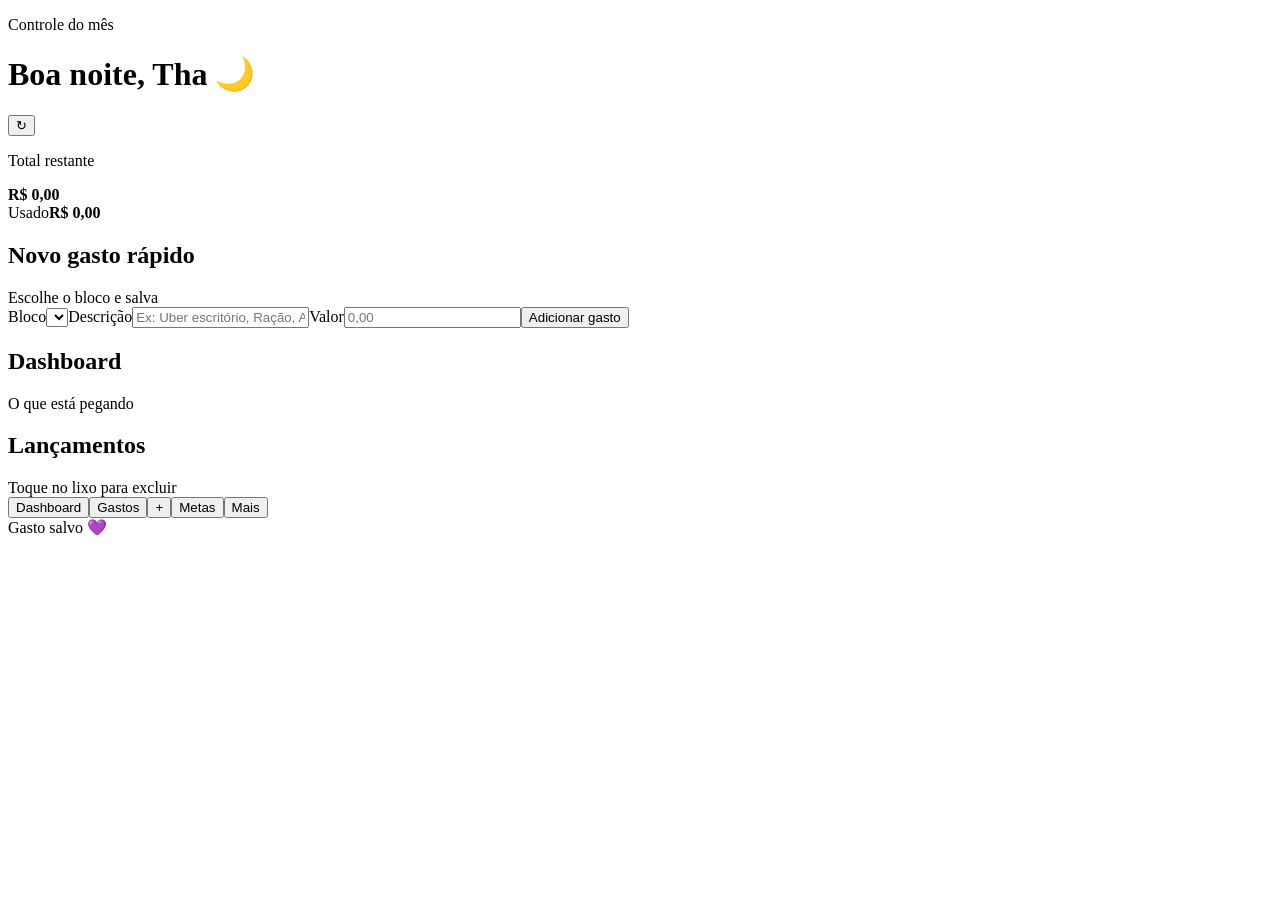
==== index.html @ 71a49d3a "Add files via upload" ====
<!DOCTYPE html>
<html lang="pt-BR">
<head>
  <meta charset="UTF-8" />
  <meta name="viewport" content="width=device-width, initial-scale=1.0" />
  <title>Controle de Gastos</title>
  <link rel="stylesheet" href="css/style.css" />
</head>
<body>
  <div class="app">
    <header class="topbar">
      <div><p class="eyebrow" id="todayLabel">Controle do mês</p><h1>Boa noite, Tha 🌙</h1></div>
      <button class="icon-btn" id="resetMonthBtn" title="Limpar mês">↻</button>
    </header>
    <section class="hero-card"><div><p>Total restante</p><strong id="totalRemaining">R$ 0,00</strong></div><div class="hero-mini"><span>Usado</span><b id="totalSpent">R$ 0,00</b></div></section>
    <section class="quick-grid" id="walletCards"></section>
    <section class="card"><div class="section-title"><h2>Novo gasto rápido</h2><span>Escolhe o bloco e salva</span></div><form id="expenseForm" class="form"><label>Bloco<select id="walletSelect"></select></label><label>Descrição<input id="descriptionInput" type="text" placeholder="Ex: Uber escritório, Ração, Assaí..." required /></label><label>Valor<input id="amountInput" type="number" min="0.01" step="0.01" placeholder="0,00" required /></label><button class="primary-btn" type="submit">Adicionar gasto</button></form></section>
    <section class="card"><div class="section-title"><h2>Dashboard</h2><span>O que está pegando</span></div><div class="insights" id="insights"></div><div class="category-list" id="categoryBreakdown"></div></section>
    <section class="card"><div class="section-title"><h2>Lançamentos</h2><span>Toque no lixo para excluir</span></div><div class="expense-list" id="expenseList"></div></section>
    <nav class="bottom-nav"><button class="active">Dashboard</button><button>Gastos</button><button class="plus">+</button><button>Metas</button><button>Mais</button></nav>
  </div>
  <div class="toast" id="toast">Gasto salvo 💜</div>
  <script src="js/app.js"></script>
</body>
</html>
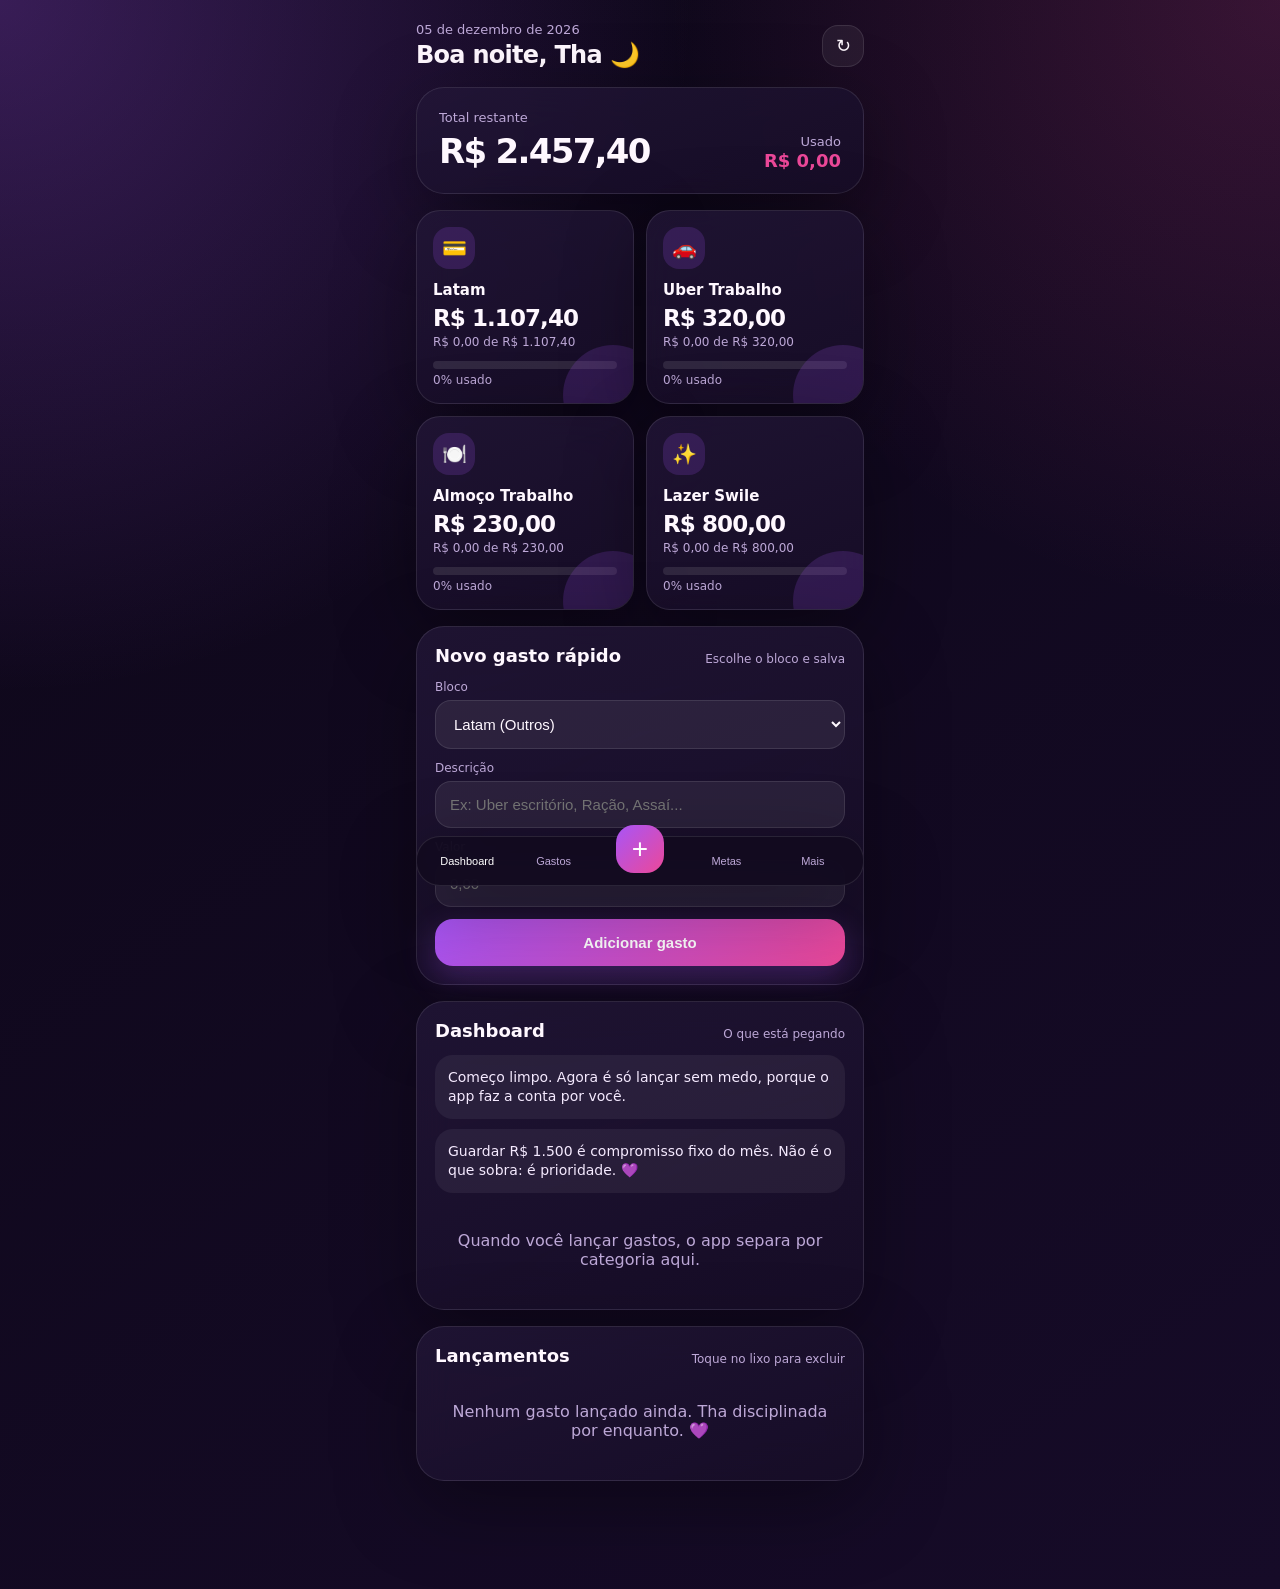
==== commit 5df549d4: "Update index.html" ====
--- a/index.html
+++ b/index.html
@@ -4,7 +4,7 @@
   <meta charset="UTF-8" />
   <meta name="viewport" content="width=device-width, initial-scale=1.0" />
   <title>Controle de Gastos</title>
-  <link rel="stylesheet" href="css/style.css" />
+ <link rel="stylesheet" href="style.css" />
 </head>
 <body>
   <div class="app">
@@ -20,6 +20,6 @@
     <nav class="bottom-nav"><button class="active">Dashboard</button><button>Gastos</button><button class="plus">+</button><button>Metas</button><button>Mais</button></nav>
   </div>
   <div class="toast" id="toast">Gasto salvo 💜</div>
-  <script src="js/app.js"></script>
+ <script src="app.js"></script>
 </body>
 </html>
--- a/style.css
+++ b/style.css
@@ -0,0 +1 @@
+:root{--bg:#0d0718;--bg2:#160b28;--card:rgba(34,22,55,.82);--text:#fff8ff;--muted:#bda8d7;--purple:#a855f7;--pink:#ec4899;--red:#fb7185;--border:rgba(255,255,255,.1);--shadow:0 24px 80px rgba(0,0,0,.35)}*{box-sizing:border-box}body{margin:0;min-height:100vh;font-family:Inter,ui-sans-serif,system-ui,-apple-system,BlinkMacSystemFont,"Segoe UI",sans-serif;color:var(--text);background:radial-gradient(circle at top left,rgba(168,85,247,.28),transparent 34%),radial-gradient(circle at top right,rgba(236,72,153,.18),transparent 30%),linear-gradient(145deg,var(--bg),var(--bg2))}.app{width:min(480px,100%);margin:0 auto;padding:22px 16px 92px}.topbar{display:flex;justify-content:space-between;align-items:center;gap:12px;margin-bottom:18px}.eyebrow{margin:0 0 4px;color:var(--muted);font-size:13px}h1{margin:0;font-size:24px;letter-spacing:-.03em}h2{margin:0;font-size:18px}.icon-btn{width:42px;height:42px;border:1px solid var(--border);border-radius:16px;color:var(--text);background:rgba(255,255,255,.06);font-size:18px}.hero-card,.card,.wallet-card{border:1px solid var(--border);background:linear-gradient(160deg,var(--card),rgba(23,13,39,.88));box-shadow:var(--shadow);backdrop-filter:blur(18px)}.hero-card{border-radius:28px;padding:22px;display:flex;align-items:flex-end;justify-content:space-between;margin-bottom:16px}.hero-card p,.hero-card span{color:var(--muted);margin:0 0 6px;font-size:13px}.hero-card strong{font-size:34px;letter-spacing:-.05em}.hero-mini{text-align:right}.hero-mini b{display:block;color:var(--pink);font-size:18px}.quick-grid{display:grid;grid-template-columns:1fr 1fr;gap:12px;margin-bottom:16px}.wallet-card{border-radius:24px;padding:16px;min-height:152px;position:relative;overflow:hidden}.wallet-card:after{content:"";position:absolute;inset:auto -30px -42px auto;width:100px;height:100px;border-radius:50%;background:rgba(168,85,247,.18)}.wallet-icon{width:42px;height:42px;border-radius:16px;display:grid;place-items:center;background:rgba(168,85,247,.18);margin-bottom:12px;font-size:20px}.wallet-card h3{margin:0 0 6px;font-size:15px}.remaining{margin:0;font-size:23px;font-weight:800;letter-spacing:-.04em}.meta{color:var(--muted);font-size:12px;margin-top:4px}.progress{height:8px;border-radius:999px;overflow:hidden;background:rgba(255,255,255,.1);margin-top:12px}.progress span{display:block;height:100%;border-radius:999px;background:linear-gradient(90deg,var(--purple),var(--pink))}.card{border-radius:28px;padding:18px;margin-bottom:16px}.section-title{display:flex;justify-content:space-between;gap:12px;align-items:flex-end;margin-bottom:14px}.section-title span{color:var(--muted);font-size:12px}.form{display:grid;gap:12px}label{display:grid;gap:6px;color:var(--muted);font-size:12px}input,select{width:100%;color:var(--text);background:rgba(255,255,255,.07);border:1px solid var(--border);border-radius:16px;padding:14px;font-size:15px;outline:none}.primary-btn{border:0;border-radius:18px;padding:15px;color:white;font-weight:800;font-size:15px;background:linear-gradient(135deg,var(--purple),var(--pink));box-shadow:0 12px 32px rgba(168,85,247,.28)}.insights,.category-list,.expense-list{display:grid;gap:10px}.insights{margin-bottom:16px}.insight{border-radius:18px;padding:13px;background:rgba(255,255,255,.06);color:#f5eaff;line-height:1.35;font-size:14px}.category-row,.expense-row{display:grid;grid-template-columns:auto 1fr auto;gap:12px;align-items:center;padding:12px;border-radius:18px;background:rgba(255,255,255,.055)}.category-emoji,.expense-emoji{width:38px;height:38px;display:grid;place-items:center;border-radius:14px;background:rgba(168,85,247,.18)}.category-row b,.expense-row b{display:block}.category-row small,.expense-row small{color:var(--muted)}.delete-btn{border:0;color:var(--red);background:rgba(251,113,133,.12);width:36px;height:36px;border-radius:14px;font-size:16px}.empty{text-align:center;color:var(--muted);padding:22px 10px}.bottom-nav{position:fixed;left:50%;bottom:14px;transform:translateX(-50%);width:min(448px,calc(100% - 24px));display:grid;grid-template-columns:repeat(5,1fr);gap:6px;padding:10px;border:1px solid var(--border);border-radius:24px;background:rgba(18,10,31,.92);backdrop-filter:blur(18px);box-shadow:var(--shadow)}.bottom-nav button{border:0;background:transparent;color:var(--muted);font-size:11px;padding:8px 2px}.bottom-nav .active{color:white}.bottom-nav .plus{width:48px;height:48px;margin:-22px auto 0;border-radius:18px;color:white;font-size:28px;background:linear-gradient(135deg,var(--purple),var(--pink))}.toast{position:fixed;left:50%;bottom:92px;transform:translateX(-50%) translateY(20px);opacity:0;color:white;background:rgba(168,85,247,.95);padding:12px 16px;border-radius:999px;box-shadow:var(--shadow);transition:.25s ease;pointer-events:none}.toast.show{opacity:1;transform:translateX(-50%) translateY(0)}@media(max-width:360px){.quick-grid{grid-template-columns:1fr}.hero-card{display:grid;gap:14px}.hero-mini{text-align:left}}
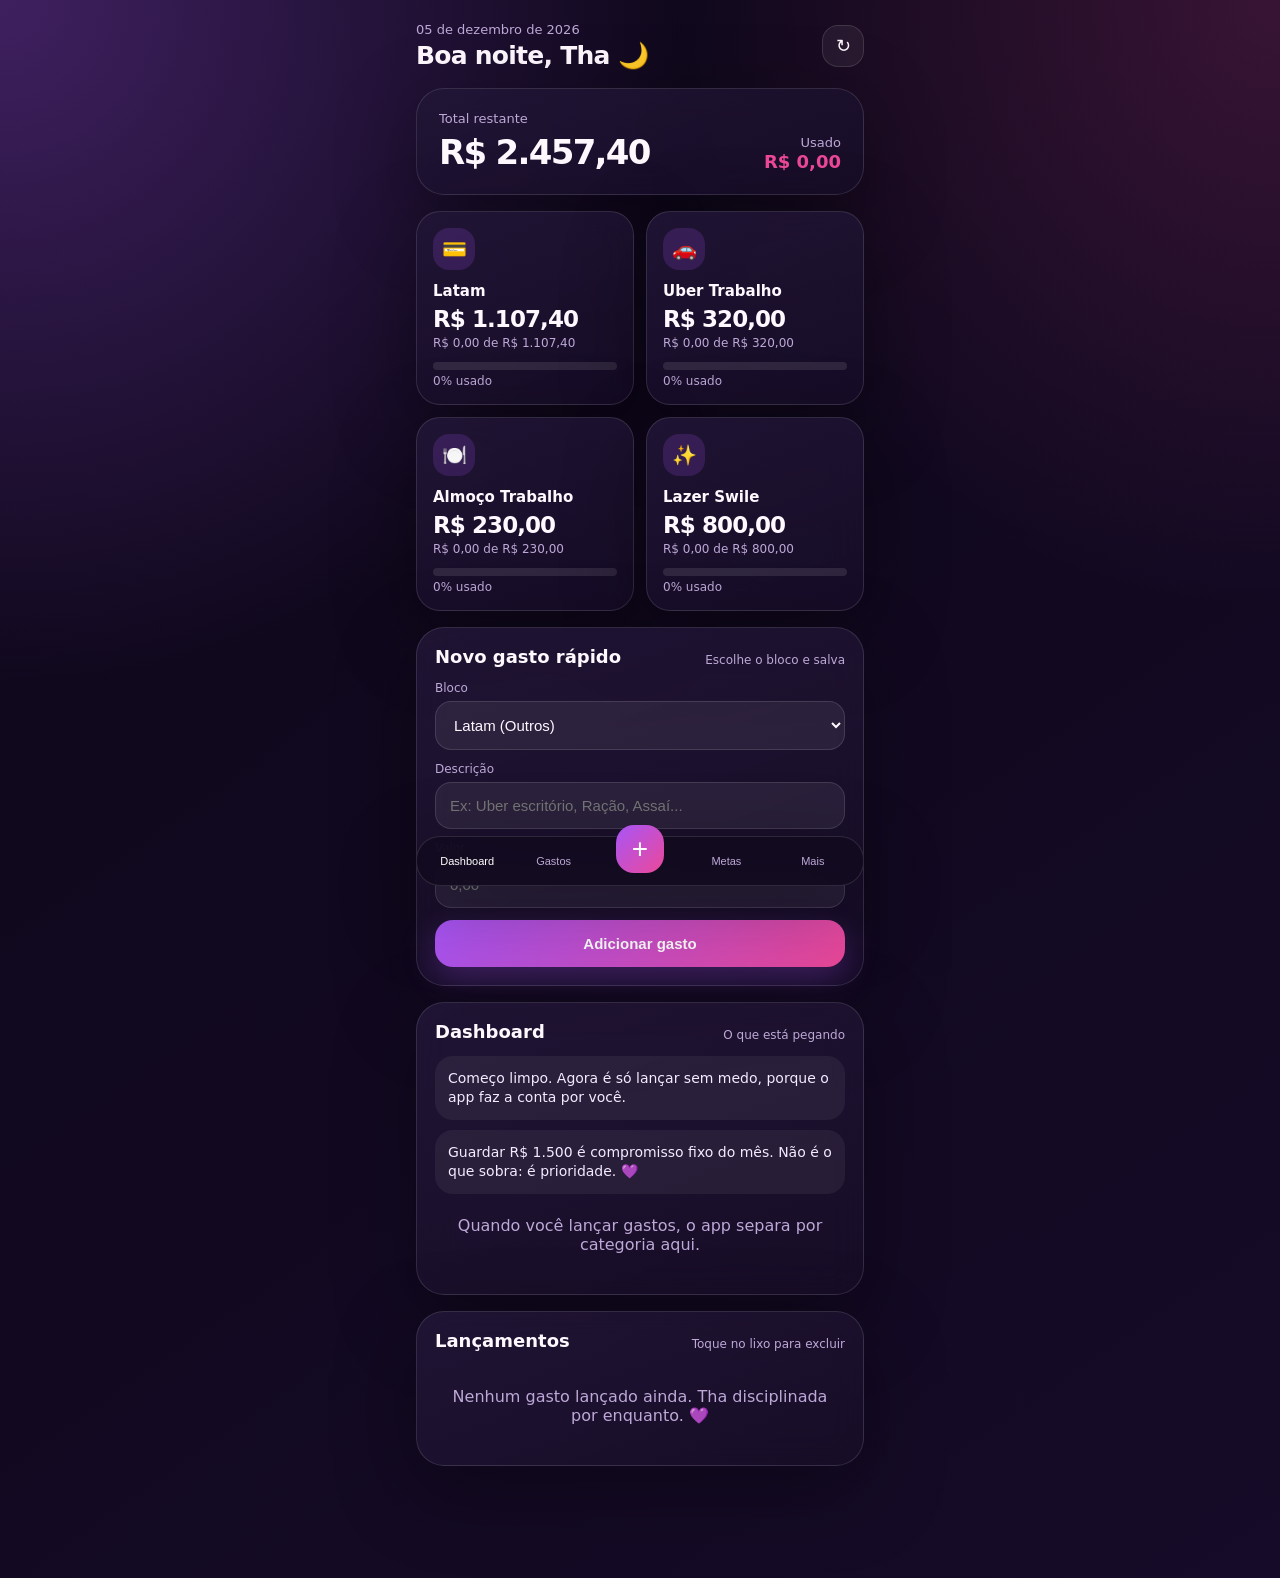
==== commit 2e3c507c: "Add files via upload" ====
--- a/index.html
+++ b/index.html
@@ -1,25 +1,57 @@
 <!DOCTYPE html>
 <html lang="pt-BR">
 <head>
-  <meta charset="UTF-8" />
-  <meta name="viewport" content="width=device-width, initial-scale=1.0" />
-  <title>Controle de Gastos</title>
- <link rel="stylesheet" href="style.css" />
+<meta charset="UTF-8" />
+<meta name="viewport" content="width=device-width, initial-scale=1.0" />
+<title>Controle de Gastos</title>
+<style>
+:root {
+  --bg: #0d0718; --bg2: #160b28; --card: rgba(34,22,55,.86); --text:#fff8ff;
+  --muted:#bda8d7; --purple:#a855f7; --pink:#ec4899; --red:#fb7185;
+  --border: rgba(255,255,255,.12); --shadow:0 24px 80px rgba(0,0,0,.35);
+}
+*{box-sizing:border-box}
+body{margin:0;min-height:100vh;font-family:Inter,system-ui,-apple-system,BlinkMacSystemFont,"Segoe UI",sans-serif;color:var(--text);background:radial-gradient(circle at top left,rgba(168,85,247,.32),transparent 34%),radial-gradient(circle at top right,rgba(236,72,153,.18),transparent 30%),linear-gradient(145deg,var(--bg),var(--bg2))}
+.app{width:min(480px,100%);margin:0 auto;padding:22px 16px 96px}
+.topbar{display:flex;justify-content:space-between;align-items:center;margin-bottom:18px}.eyebrow{margin:0 0 4px;color:var(--muted);font-size:13px}h1{margin:0;font-size:25px;letter-spacing:-.03em}h2{margin:0;font-size:18px}.icon-btn{width:42px;height:42px;border:1px solid var(--border);border-radius:16px;color:var(--text);background:rgba(255,255,255,.06);font-size:18px}
+.hero-card,.card,.wallet-card{border:1px solid var(--border);background:linear-gradient(160deg,var(--card),rgba(23,13,39,.9));box-shadow:var(--shadow);backdrop-filter:blur(18px)}
+.hero-card{border-radius:28px;padding:22px;display:flex;align-items:flex-end;justify-content:space-between;margin-bottom:16px}.hero-card p,.hero-card span{color:var(--muted);margin:0 0 6px;font-size:13px}.hero-card strong{font-size:34px;letter-spacing:-.05em}.hero-mini{text-align:right}.hero-mini b{display:block;color:var(--pink);font-size:18px}
+.quick-grid{display:grid;grid-template-columns:1fr 1fr;gap:12px;margin-bottom:16px}.wallet-card{border-radius:24px;padding:16px;min-height:152px;position:relative;overflow:hidden}.wallet-icon{width:42px;height:42px;border-radius:16px;display:grid;place-items:center;background:rgba(168,85,247,.18);margin-bottom:12px;font-size:20px}.wallet-card h3{margin:0 0 6px;font-size:15px}.remaining{margin:0;font-size:23px;font-weight:800;letter-spacing:-.04em}.meta{color:var(--muted);font-size:12px;margin-top:4px}.progress{height:8px;border-radius:999px;overflow:hidden;background:rgba(255,255,255,.1);margin-top:12px}.progress span{display:block;height:100%;border-radius:999px;background:linear-gradient(90deg,var(--purple),var(--pink))}
+.card{border-radius:28px;padding:18px;margin-bottom:16px}.section-title{display:flex;justify-content:space-between;gap:12px;align-items:flex-end;margin-bottom:14px}.section-title span{color:var(--muted);font-size:12px}.form{display:grid;gap:12px}label{display:grid;gap:6px;color:var(--muted);font-size:12px}input,select{width:100%;color:var(--text);background:rgba(255,255,255,.07);border:1px solid var(--border);border-radius:16px;padding:14px;font-size:15px;outline:none}.primary-btn{border:none;border-radius:18px;padding:15px;color:white;font-weight:800;font-size:15px;background:linear-gradient(135deg,var(--purple),var(--pink));box-shadow:0 12px 32px rgba(168,85,247,.28)}
+.insights,.category-list,.expense-list{display:grid;gap:10px}.insight{border-radius:18px;padding:13px;background:rgba(255,255,255,.06);color:#f5eaff;line-height:1.35;font-size:14px}.category-row,.expense-row{display:grid;grid-template-columns:auto 1fr auto;gap:12px;align-items:center;padding:12px;border-radius:18px;background:rgba(255,255,255,.055)}.category-emoji,.expense-emoji{width:38px;height:38px;display:grid;place-items:center;border-radius:14px;background:rgba(168,85,247,.18)}small{color:var(--muted)}.delete-btn{border:none;color:var(--red);background:rgba(251,113,133,.12);width:36px;height:36px;border-radius:14px;font-size:16px}.empty{text-align:center;color:var(--muted);padding:22px 10px}
+.bottom-nav{position:fixed;left:50%;bottom:14px;transform:translateX(-50%);width:min(448px,calc(100% - 24px));display:grid;grid-template-columns:repeat(5,1fr);gap:6px;padding:10px;border:1px solid var(--border);border-radius:24px;background:rgba(18,10,31,.92);backdrop-filter:blur(18px);box-shadow:var(--shadow)}.bottom-nav button{border:none;background:transparent;color:var(--muted);font-size:11px;padding:8px 2px}.bottom-nav .active{color:white}.bottom-nav .plus{width:48px;height:48px;margin:-22px auto 0;border-radius:18px;color:white;font-size:28px;background:linear-gradient(135deg,var(--purple),var(--pink))}
+.toast{position:fixed;left:50%;bottom:92px;transform:translateX(-50%) translateY(20px);opacity:0;color:white;background:rgba(168,85,247,.95);padding:12px 16px;border-radius:999px;box-shadow:var(--shadow);transition:.25s ease;pointer-events:none}.toast.show{opacity:1;transform:translateX(-50%) translateY(0)}
+@media(max-width:360px){.quick-grid{grid-template-columns:1fr}.hero-card{display:grid;gap:14px}.hero-mini{text-align:left}}
+</style>
 </head>
 <body>
-  <div class="app">
-    <header class="topbar">
-      <div><p class="eyebrow" id="todayLabel">Controle do mês</p><h1>Boa noite, Tha 🌙</h1></div>
-      <button class="icon-btn" id="resetMonthBtn" title="Limpar mês">↻</button>
-    </header>
-    <section class="hero-card"><div><p>Total restante</p><strong id="totalRemaining">R$ 0,00</strong></div><div class="hero-mini"><span>Usado</span><b id="totalSpent">R$ 0,00</b></div></section>
-    <section class="quick-grid" id="walletCards"></section>
-    <section class="card"><div class="section-title"><h2>Novo gasto rápido</h2><span>Escolhe o bloco e salva</span></div><form id="expenseForm" class="form"><label>Bloco<select id="walletSelect"></select></label><label>Descrição<input id="descriptionInput" type="text" placeholder="Ex: Uber escritório, Ração, Assaí..." required /></label><label>Valor<input id="amountInput" type="number" min="0.01" step="0.01" placeholder="0,00" required /></label><button class="primary-btn" type="submit">Adicionar gasto</button></form></section>
-    <section class="card"><div class="section-title"><h2>Dashboard</h2><span>O que está pegando</span></div><div class="insights" id="insights"></div><div class="category-list" id="categoryBreakdown"></div></section>
-    <section class="card"><div class="section-title"><h2>Lançamentos</h2><span>Toque no lixo para excluir</span></div><div class="expense-list" id="expenseList"></div></section>
-    <nav class="bottom-nav"><button class="active">Dashboard</button><button>Gastos</button><button class="plus">+</button><button>Metas</button><button>Mais</button></nav>
-  </div>
-  <div class="toast" id="toast">Gasto salvo 💜</div>
- <script src="app.js"></script>
+<div class="app">
+<header class="topbar"><div><p class="eyebrow" id="todayLabel">Controle do mês</p><h1>Boa noite, Tha 🌙</h1></div><button class="icon-btn" id="resetMonthBtn" title="Limpar mês">↻</button></header>
+<section class="hero-card"><div><p>Total restante</p><strong id="totalRemaining">R$ 0,00</strong></div><div class="hero-mini"><span>Usado</span><b id="totalSpent">R$ 0,00</b></div></section>
+<section class="quick-grid" id="walletCards"></section>
+<section class="card"><div class="section-title"><h2>Novo gasto rápido</h2><span>Escolhe o bloco e salva</span></div><form id="expenseForm" class="form"><label>Bloco<select id="walletSelect"></select></label><label>Descrição<input id="descriptionInput" type="text" placeholder="Ex: Uber escritório, Ração, Assaí..." required /></label><label>Valor<input id="amountInput" type="number" min="0.01" step="0.01" placeholder="0,00" required /></label><button class="primary-btn" type="submit">Adicionar gasto</button></form></section>
+<section class="card"><div class="section-title"><h2>Dashboard</h2><span>O que está pegando</span></div><div class="insights" id="insights"></div><div class="category-list" id="categoryBreakdown"></div></section>
+<section class="card"><div class="section-title"><h2>Lançamentos</h2><span>Toque no lixo para excluir</span></div><div class="expense-list" id="expenseList"></div></section>
+<nav class="bottom-nav"><button class="active">Dashboard</button><button>Gastos</button><button class="plus">+</button><button>Metas</button><button>Mais</button></nav>
+</div><div class="toast" id="toast">Gasto salvo 💜</div>
+<script>
+const wallets={latam:{name:"Latam (Outros)",short:"Latam",icon:"💳",limit:1107.40},uber:{name:"Uber Trabalho — Swile",short:"Uber Trabalho",icon:"🚗",limit:320},almoco:{name:"Almoço Trabalho — Swile",short:"Almoço Trabalho",icon:"🍽️",limit:230},lazer:{name:"Lazer — Swile",short:"Lazer Swile",icon:"✨",limit:800}};
+const categoryRules=[{key:"pets",label:"Pets",emoji:"🐱",words:["ração","racao","areia","pet","vet","veterin","golden","pipicat","chuck","lana","venus","hyoga","jason"]},{key:"delivery",label:"Delivery",emoji:"🍔",words:["ifood","99 food","99food","rappi","keeta","delivery","pizza","hamburg","lanche","sushi"]},{key:"mercado",label:"Mercado",emoji:"🛒",words:["assaí","assai","mercado","supermercado","atacad","pão de açúcar","pao de acucar","extra","carrefour"]},{key:"farmacia",label:"Farmácia",emoji:"💊",words:["droga","farm","raia","drogasil","remédio","remedio"]},{key:"bebida",label:"Bebida",emoji:"🍻",words:["bebida","cerveja","ze delivery","zedelivery","vinho","bar","adega"]},{key:"assinaturas",label:"Assinaturas",emoji:"📺",words:["netflix","spotify","amazon","prime","apple","google","max","disney","crunchyroll"]}];
+let expenses=JSON.parse(localStorage.getItem("tha_expenses_v1")||"[]");
+const money=new Intl.NumberFormat("pt-BR",{style:"currency",currency:"BRL"});
+const walletCards=document.getElementById("walletCards"),walletSelect=document.getElementById("walletSelect"),expenseForm=document.getElementById("expenseForm"),descriptionInput=document.getElementById("descriptionInput"),amountInput=document.getElementById("amountInput"),expenseList=document.getElementById("expenseList"),categoryBreakdown=document.getElementById("categoryBreakdown"),insights=document.getElementById("insights"),toast=document.getElementById("toast");
+function save(){localStorage.setItem("tha_expenses_v1",JSON.stringify(expenses))}
+function spentByWallet(k){return expenses.filter(e=>e.wallet===k).reduce((s,e)=>s+Number(e.amount),0)}
+function getCategory(d,w){if(w==="uber")return{key:"uber",label:"Uber",emoji:"🚗"};if(w==="almoco")return{key:"almoco",label:"Almoço trabalho",emoji:"🍽️"};if(w==="lazer")return{key:"lazer",label:"Lazer Swile",emoji:"✨"};const n=d.toLowerCase();return categoryRules.find(r=>r.words.some(word=>n.includes(word)))||{key:"outros",label:"Outros Latam",emoji:"💳"}}
+function render(){document.getElementById("todayLabel").textContent=new Date().toLocaleDateString("pt-BR",{day:"2-digit",month:"long",year:"numeric"});walletSelect.innerHTML=Object.entries(wallets).map(([k,w])=>`<option value="${k}">${w.name}</option>`).join("");const totalLimit=Object.values(wallets).reduce((s,w)=>s+w.limit,0),totalSpent=expenses.reduce((s,e)=>s+Number(e.amount),0);document.getElementById("totalRemaining").textContent=money.format(totalLimit-totalSpent);document.getElementById("totalSpent").textContent=money.format(totalSpent);walletCards.innerHTML=Object.entries(wallets).map(([k,w])=>{const spent=spentByWallet(k),rem=w.limit-spent,p=Math.min(spent/w.limit*100,100);return `<article class="wallet-card"><div class="wallet-icon">${w.icon}</div><h3>${w.short}</h3><p class="remaining">${money.format(rem)}</p><div class="meta">${money.format(spent)} de ${money.format(w.limit)}</div><div class="progress"><span style="width:${p}%"></span></div><div class="meta">${Math.round(p)}% usado</div></article>`}).join("");renderExpenses();renderCategories();renderInsights()}
+function renderExpenses(){expenseList.innerHTML=expenses.length?expenses.map(e=>{const w=wallets[e.wallet],c=getCategory(e.description,e.wallet);return `<div class="expense-row"><div class="expense-emoji">${c.emoji}</div><div><b>${e.description}</b><br><small>${e.date} • ${w.short}</small></div><div><b>${money.format(e.amount)}</b><button class="delete-btn" onclick="deleteExpense('${e.id}')">🗑</button></div></div>`}).join(""):`<div class="empty">Nenhum gasto lançado ainda. Tha disciplinada por enquanto. 💜</div>`}
+function renderCategories(){const totals={};expenses.forEach(e=>{const c=getCategory(e.description,e.wallet);if(!totals[c.key])totals[c.key]={...c,total:0};totals[c.key].total+=Number(e.amount)});const sorted=Object.values(totals).sort((a,b)=>b.total-a.total);categoryBreakdown.innerHTML=sorted.length?sorted.map(c=>`<div class="category-row"><div class="category-emoji">${c.emoji}</div><div><b>${c.label}</b><br><small>${c.key==="delivery"?"Esse é o que vamos vigiar 👀":"Total do mês"}</small></div><b>${money.format(c.total)}</b></div>`).join(""):`<div class="empty">Quando você lançar gastos, o app separa por categoria aqui.</div>`}
+function renderInsights(){const latam=spentByWallet("latam"),delivery=expenses.filter(e=>getCategory(e.description,e.wallet).key==="delivery").reduce((s,e)=>s+Number(e.amount),0),msgs=[];msgs.push(expenses.length?`Latam está em ${Math.round(latam/wallets.latam.limit*100)}% do limite livre.`:"Começo limpo. Agora é só lançar sem medo, porque o app faz a conta por você.");if(delivery>0)msgs.push(`Delivery já está em ${money.format(delivery)}. Ele não vai se esconder em “alimentação” aqui. 🍔`);msgs.push("Guardar R$ 1.500 é compromisso fixo do mês. Não é o que sobra: é prioridade. 💜");insights.innerHTML=msgs.map(m=>`<div class="insight">${m}</div>`).join("")}
+function showToast(t="Gasto salvo 💜"){toast.textContent=t;toast.classList.add("show");setTimeout(()=>toast.classList.remove("show"),1800)}
+expenseForm.addEventListener("submit",e=>{e.preventDefault();const wallet=walletSelect.value,description=descriptionInput.value.trim(),amount=Number(amountInput.value);if(!description||!amount||amount<=0)return;expenses.unshift({id:String(Date.now()),wallet,description,amount,date:new Date().toLocaleDateString("pt-BR",{day:"2-digit",month:"2-digit"})});save();expenseForm.reset();render();showToast()});
+function deleteExpense(id){const e=expenses.find(x=>x.id===id);if(!e)return;if(!confirm(`Excluir "${e.description}" de ${money.format(e.amount)}?`))return;expenses=expenses.filter(x=>x.id!==id);save();render();showToast("Gasto excluído")}
+document.getElementById("resetMonthBtn").addEventListener("click",()=>{if(confirm("Limpar todos os gastos lançados?")){expenses=[];save();render();showToast("Mês limpo")}});
+render();
+</script>
 </body>
 </html>
